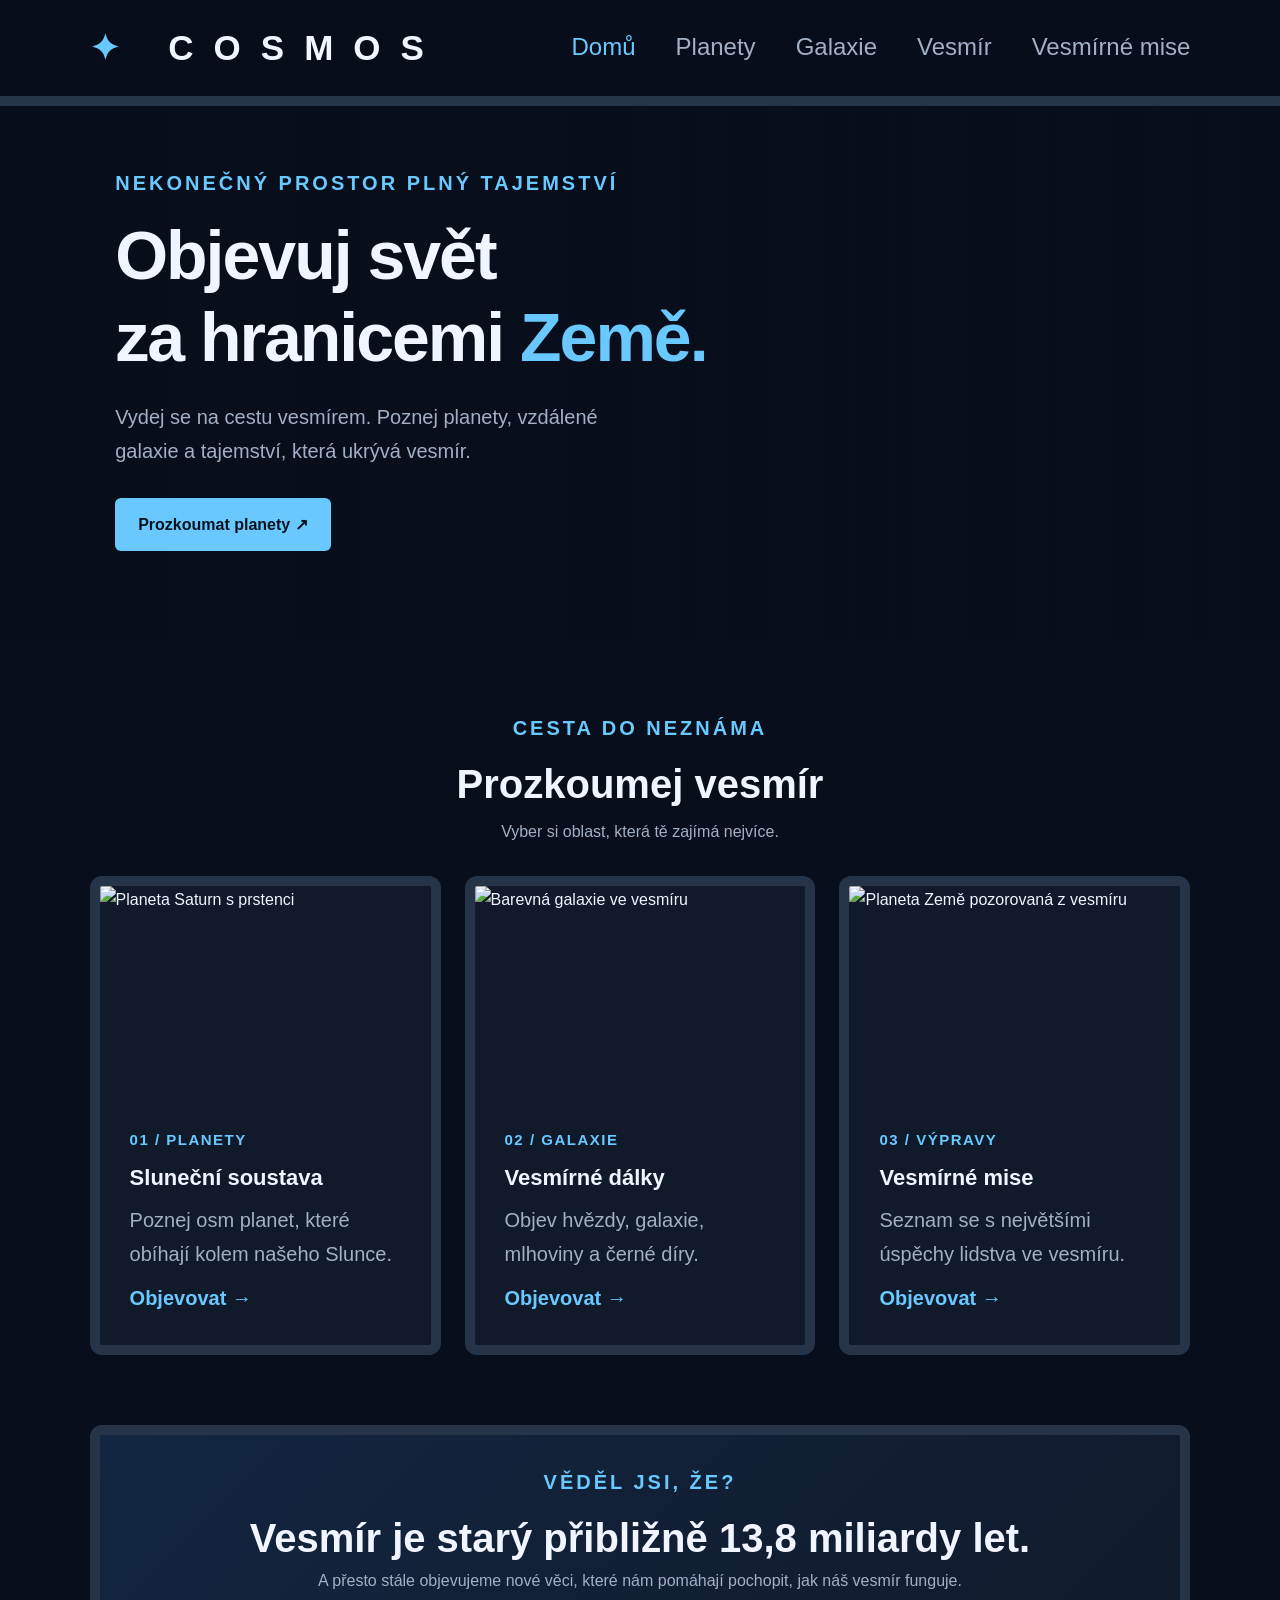
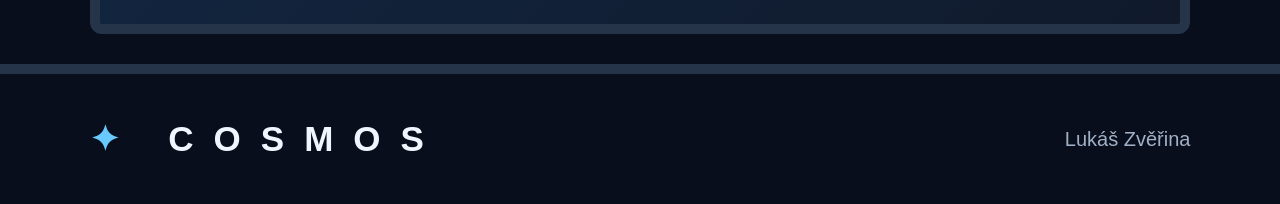
==== index.html @ 0ac55b9a "Add files via upload" ====
<!DOCTYPE html>
<html lang="cs">

<head>
    <meta charset="UTF-8">
    <meta name="viewport" content="width=device-width, initial-scale=1.0">

    <title>COSMOS | Objevuj vesmír</title>

    <!-- FAVICON -->
    <link rel="icon"  href="https://assets.streamlinehq.com/image/private/w_400,h_400,ar_1/f_auto/v1/icons/vectors/star-sparkle-4-0081d.png?"> 

    <!-- CSS STYLY -->
    <link rel="stylesheet" href="style.css">
</head>
<body>

<header class="header">
    <a href="index.html" class="logo">✦ COSMOS</a>

    <nav class="navigation">
        <a href="index.html" class="active">Domů</a>
        <a href="planety.html">Planety</a>
<a href="galaxie.html">Galaxie</a>
        <a href="vesmir.html">Vesmír</a>
        <a href="mise.html">Vesmírné mise</a>
    </nav>
</header>

<main>
    <section class="hero">
        <div class="hero-content">
            <p class="eyebrow">NEKONEČNÝ PROSTOR PLNÝ TAJEMSTVÍ</p>
            <h1>Objevuj svět<br>za hranicemi <span>Země.</span></h1>
            <p class="hero-text">
                Vydej se na cestu vesmírem. Poznej planety,
                vzdálené galaxie a tajemství, která ukrývá vesmír.
            </p>
            <a href="planety.html" class="button">Prozkoumat planety ↗</a>
        </div>
    </section>

    <section class="section">
        <div class="section-heading">
            <p class="eyebrow">CESTA DO NEZNÁMA</p>
            <h2>Prozkoumej vesmír</h2>
            <p>Vyber si oblast, která tě zajímá nejvíce.</p>
        </div>

        <div class="card-grid">
            <a href="planety.html" class="card">
                <img
                    src="https://images.unsplash.com/photo-1614730321146-b6fa6a46bcb4?auto=format&fit=crop&w=800&q=80"
                    alt="Planeta Saturn s prstenci">
                <div class="card-content">
                    <span class="card-number">01 / PLANETY</span>
                    <h3>Sluneční soustava</h3>
                    <p>Poznej osm planet, které obíhají kolem našeho Slunce.</p>
                    <span class="card-link">Objevovat →</span>
                </div>
            </a>

            <a href="vesmir.html" class="card">
                <img
                    src="https://images.unsplash.com/photo-1462331940025-496dfbfc7564?auto=format&fit=crop&w=800&q=80"
                    alt="Barevná galaxie ve vesmíru">
                <div class="card-content">
                    <span class="card-number">02 / GALAXIE</span>
                    <h3>Vesmírné dálky</h3>
                    <p>Objev hvězdy, galaxie, mlhoviny a černé díry.</p>
                    <span class="card-link">Objevovat →</span>
                </div>
            </a>

            <a href="mise.html" class="card">
                <img
                    src="https://images.unsplash.com/photo-1446776811953-b23d57bd21aa?auto=format&fit=crop&w=800&q=80"
                    alt="Planeta Země pozorovaná z vesmíru">
                <div class="card-content">
                    <span class="card-number">03 / VÝPRAVY</span>
                    <h3>Vesmírné mise</h3>
                    <p>Seznam se s největšími úspěchy lidstva ve vesmíru.</p>
                    <span class="card-link">Objevovat →</span>
                </div>
            </a>
        </div>
    </section>

    <section class="fact-banner">
        <p class="eyebrow">VĚDĚL JSI, ŽE?</p>
        <h2>Vesmír je starý přibližně 13,8 miliardy let.</h2>
        <p>A přesto stále objevujeme nové věci, které nám pomáhají
        pochopit, jak náš vesmír funguje.</p>
    </section>
</main>

<footer class="footer">
    <a href="index.html" class="logo">✦ COSMOS</a>
    <p>Lukáš Zvěřina</p>
</footer>

</body>
</html>
---- style.css ----
/* COSMOS - HLAVNI STYL WEBU */

* {
    margin: 0;
    padding: 0;
    box-sizing: border-box;
}

:root {
    --background: #080e1b;
    --surface: #101a2b;
    --surface-light: #17243a;
    --text: #f0f5ff;
    --muted: #a2b0c6;
    --accent: #69c9ff;
    --border: #26344a;
}

html {
    scroll-behavior: smooth;
}

body {
    background: var(--background);
    color: var(--text);
    font-family: Arial, Helvetica, sans-serif;
    line-height: 1.7;

    /* Odsazení kvůli pevné navigaci */
    padding-top: 76px;
}
a {
    color: inherit;
    text-decoration: none;
}

img {
    display: block;
    width: 100%;
    object-fit: cover;
}

h1,
h2,
h3 {
    line-height: 1.2;
}

p {
    color: var(--muted);
}

/* HLAVICKA A NAVIGACE */

.header {
    min-height: 76px;
    padding: 18px 7%;
    display: flex;
    align-items: center;
    justify-content: space-between;
    gap: 24px;
    flex-wrap: wrap;
    background: rgba(8, 14, 27, 0.98);
    border-bottom: 10px solid var(--border);

    /* NOVÉ VLASTNOSTI */
    position: fixed;
    top: 0;
    left: 0;
    width: 100%;
    z-index: 1000;
}
.logo {
    color: var(--text);
    font-size: 35px;
    font-weight: bold;
    letter-spacing: 20px;
    white-space: nowrap;
}

.logo:first-letter {
    color: var(--accent);
}

.navigation {
    display: flex;
    align-items: center;
    gap: 40px;

    flex-wrap: wrap;
}

.navigation a {
    color: var(--muted);
    font-size: 24px;
    transition: color 0.2s;
}

.navigation a:hover,
.navigation a.active {
    color: var(--accent);
}

/* UVODNI HERO BLOK */

.hero {
    min-height: 530px;
    display: flex;
    align-items: center;
    padding: 90px 9%;
    background:
        linear-gradient(
            90deg,
            rgba(8, 14, 27, 0.98) 0%,
            rgba(8, 14, 27, 0.83) 48%,
            rgba(8, 14, 27, 0.18) 100%
        ),
        url("https://images.unsplash.com/photo-1462331940025-496dfbfc7564?auto=format&fit=crop&w=1800&q=85")
        center / cover no-repeat;
}

.hero-content {
    max-width: 650px;
}

.eyebrow {
    color: var(--accent);
    font-size: 20px;
    font-weight: bold;
    letter-spacing: 3px;
    text-transform: uppercase;
    margin-bottom: 15px;
}

.hero h1 {
    font-size: clamp(38px, 6vw, 68px);
    letter-spacing: -2px;
    margin-bottom: 22px;
}

.hero h1 span {
    color: var(--accent);
}

.hero-text {
    max-width: 500px;
    font-size: 20px;
    margin-bottom: 30px;
}

/* TLACITKO */

.button {
    display: inline-block;
    padding: 13px 23px;
    border-radius: 6px;
    background: var(--accent);
    color: #071321;
    font-weight: bold;
    transition: transform 0.2s, background 0.2s;
}

.button:hover {
    background: #a0e0ff;
    transform: translateY(-2px);
}

/* SEKCE A NADPISY */

.section {
    padding: 70px 7%;
}

.section-heading {
    text-align: center;
    max-width: 650px;
    margin: 0 auto 30px;
}

.section-heading h2,
.fact-banner h2 {
    font-size: clamp(27px, 4vw, 40px);
    margin-bottom: 10px;
}

.section-heading > p:last-child {
    margin-top: 10px;
}

/* KARTY S OBSAHEM */

.card-grid {
    display: grid;
    grid-template-columns: repeat(3, minmax(0, 1fr));
    gap: 24px;
}

.card {
    overflow: hidden;
    background: var(--surface);
    border: 10px solid var(--border);
    border-radius: 12px;
    transition: transform 0.25s, border-color 0.25s;
}

.card:hover {
    transform: translateY(-5px);
    border-color: var(--accent);
}

.card img {
    height: 210px;
    transition: transform 0.3s;
}

.card:hover img {
    transform: scale(1.03);
}

.card-content {
    padding: 30px;
}

.card-number {
    color: var(--accent);
    font-size: 15px;
    letter-spacing: 1.5px;
    font-weight: bold;
}

.card h3 {
    font-size: 22px;
    margin: 12px 0;
}

.card-content p {
    font-size: 20px;
}

.card-link {
    display: inline-block;
    margin-top: 10px;
    color: var(--accent);
    font-size: 20px;
    font-weight: bold;
}

/* SPODNI INFORMACNI BLOK */

.fact-banner {
    margin: 0 7% 30px;
    padding: 30px;
    border: 10px solid var(--border);
    border-radius: 12px;
    background: linear-gradient(135deg, #122641, #101a2b);
    text-align: center;
}

.fact-banner h2 {
    max-width: 800px;
    margin: 0 auto 5px;
}

.fact-banner p:last-child {
    max-width: 700px;
    margin: 0 auto;
}

/* PODSTRANKY */

.page-hero {
    padding: 60px 7% 20px;
    text-align: center;
    background: linear-gradient(135deg, #12243e, #080e1b);
    border-bottom: 10px solid var(--border);
}

.page-hero h1 {
    font-size: clamp(34px, 5vw, 60px);
    margin-bottom: 10px;
}

.page-hero > p:last-child {
    max-width: 650px;
    margin: 0 auto;
}

/* PLANETY */

.planet-grid {
    display: grid;
    grid-template-columns: repeat(4, minmax(0, 1fr));
    gap: 24px;
}

.planet-card {
    padding: 25px 20px;
    background: var(--surface);
    border: 10px solid var(--border);
    border-radius: 12px;
    transition: transform 0.2s, border-color 0.2s;
}

.planet-card:hover {
    transform: translateY(-4px);
    border-color: var(--accent);
}

.planet {
    width: 125px;
    height: 125px;
    margin: 0 auto 20px;
    border-radius: 50%;
    box-shadow: inset -18px -12px 25px rgba(0, 0, 0, 0.45),
                0 0 25px rgba(100, 160, 255, 0.08);
}

/* Barevne modely planet vytvorene pouze CSS */

.mercury {
    background: radial-gradient(circle at 30% 25%, #c8c2b9, #77716a 55%, #35333a);
}

.venus {
    background: radial-gradient(circle at 30% 25%, #ffe0a0, #d99552 55%, #78472e);
}

.earth {
    background:
        radial-gradient(ellipse at 30% 40%, #65a95e 0 12%, transparent 13%),
	radial-gradient(ellipse at 88% 10%, #65a95e 0 17%, transparent 13%),
	radial-gradient(ellipse at 5% 50%, #65a95e 0 17%, transparent 13%),
	radial-gradient(ellipse at 100% 60%, #65a95e 0 20%, transparent 13%),
        radial-gradient(ellipse at 60% 65%, #63a65b 0 15%, transparent 16%),
        radial-gradient(circle at 30% 25%, #9de7ff, #287bc5 55%, #102a65);
}

.mars {
    background: radial-gradient(circle at 30% 25%, #ffb27f, #c75b3b 55%, #6e2925);
}

.jupiter {
    background: repeating-linear-gradient(
        0deg,
        #c8a47d 0 12px,
        #ead0a9 12px 23px,
        #a86e4b 23px 32px,
        #e4c6a0 32px 42px
    );
    position: relative;
    overflow: hidden;
}

.jupiter::after {
    content: "";
    position: absolute;
    width: 30px;
    height: 18px;
    top: 62px;
    right: 22px;
    border-radius: 50%;
    background: #a65340;
}

.saturn {
    background: radial-gradient(circle at 39% 25%, #f9e1a5, #d4b15a 25%, #8b2020);
    position: relative;
    z-index: 1;
}

/* Pouze přední část prstence */
.saturn::after {
    content: "";
    position: absolute;
    width: 130px;
    height: 48px;
    top: 30px;
    left: -13px;
    border: 12px solid #d3b20a;
    border-radius: 50%;
    transform: rotate(-18deg);
    clip-path: inset(50% 0 0 0);
    z-index: 2;
}.uranus {
    background: radial-gradient(circle at 30% 25%, #c6ffff, #70d0db 55%, #337e9c);
}

.neptune {
    background: radial-gradient(circle at 30% 25%, #77aaff, #2855d1 55%, #101a66);
}

.planet-card h2 {
    font-size: 25px;
    margin: 12px 0;
}

.planet-card > p {
    font-size: 20px;
}

.planet-fact {
    margin-top: 18px;
    padding-top: 14px;
    border-top: 1px solid var(--border);
    color: var(--accent);
    font-size: 20px !important;
}

/* CASOVA OSA VESMIRNYCH MISI */

.timeline {
    max-width: 800px;
    margin: 0 auto;
    border-left: 2px solid var(--border);
    padding-left: 30px;
}

.timeline-item {
    position: relative;
    padding: 0 0 38px 10px;
}

.timeline-item::before {
    content: "";
    position: absolute;
    width: 12px;
    height: 12px;
    left: -37px;
    top: 5px;
    border-radius: 50%;
    background: var(--accent);
    box-shadow: 0 0 15px rgba(105, 201, 255, 0.4);
}

.timeline-year {
    display: inline-block;
    margin-bottom: 10px;
    color: var(--accent);
    font-size: 20px;
    font-weight: bold;
    letter-spacing: 5px;
}

.timeline-content {
    padding: 24px;
    background: var(--surface);
    border: 10px solid var(--border);
    border-radius: 10px;
}

.timeline-content h3 {
    margin-bottom: 5px;
    font-size: 30px;
}

.timeline-content p {
    font-size: 20px;
}

/* PATICKA */

.footer {
    padding: 35px 7%;
    display: flex;
    align-items: center;
    justify-content: space-between;
    gap: 20px;
    flex-wrap: wrap;
    border-top: 10px solid var(--border);
}

/* Lukáš Zvěřina*/
.footer p {
    font-size: 20px;
}


@media (max-width: 600px) {
    .header {
        padding: 18px 5%;
        gap: 15px;
    }

    .navigation {
        gap: 12px 18px;
    }

    .navigation a {
        font-size: 12px;
    }

    .hero {
        min-height: 470px;
        padding: 65px 7%;
        background-position: center;
    }

    .hero h1 {
        letter-spacing: -1px;
    }

    .hero-text {
        font-size: 15px;
    }

    .section {
        padding: 50px 6%;
    }

    .card-grid,
    .planet-grid {
        grid-template-columns: 1fr;
    }

    .planet-card {
        padding: 28px;
    }

    .fact-banner {
        margin: 0 6% 50px;
        padding: 30px 20px;
    }

    .page-hero {
        padding: 55px 6% 40px;
    }

    .timeline {
        padding-left: 22px;
    }

    .timeline-item::before {
        left: -29px;
    }

    .timeline-content {
        padding: 18px;
    }

    .footer {
        flex-direction: column;
        text-align: center;
    }
}

/* MOBILNI TELEFONY A TABLETY */

@media (max-width: 1000px) {
    .planet-grid {
        grid-template-columns: repeat(2, minmax(0, 1fr));
    }

    .card-grid {
        grid-template-columns: repeat(2, minmax(0, 1fr));
    }

    .header {
        justify-content: center;
    }

    .navigation {
        justify-content: center;
    }
}


/* STRANKA GALAXIE */

.galaxy-hero {
    background:
        linear-gradient(
            rgba(8, 14, 27, 0.65),
            rgba(8, 14, 27, 0.95)
        ),
        url("https://images.unsplash.com/photo-1462331940025-496dfbfc7564?auto=format&fit=crop&w=1800&q=85")
        center / cover no-repeat;
    padding-top: 90px;
    padding-bottom: 90px;
}

.galaxy-hero h1 {
    max-width: 800px;
    margin: 0 auto 20px;
}

.galaxy-hero > p:last-child {
    max-width: 650px;
    margin: 0 auto;
    font-size: 18px;
}

.galaxy-grid .card img {
    height: 230px;
}

.galaxy-grid .card-content {
    min-height: 200px;
}

.galaxy-grid .card h3 {
    color: var(--text);
}

.galaxy-grid .card:hover {
    box-shadow: 0 12px 35px rgba(55, 105, 190, 0.12);
}

.galaxy-fact {
    background:
        radial-gradient(
            ellipse at top right,
            rgba(75, 89, 180, 0.25),
            transparent 65%
        ),
        var(--surface);
}

@media (max-width: 600px) {
    .galaxy-hero {
        padding-top: 65px;
        padding-bottom: 65px;
    }

    .galaxy-grid .card img {
        height: 210px;
    }

    .galaxy-grid .card-content {
        min-height: auto;
    }
}
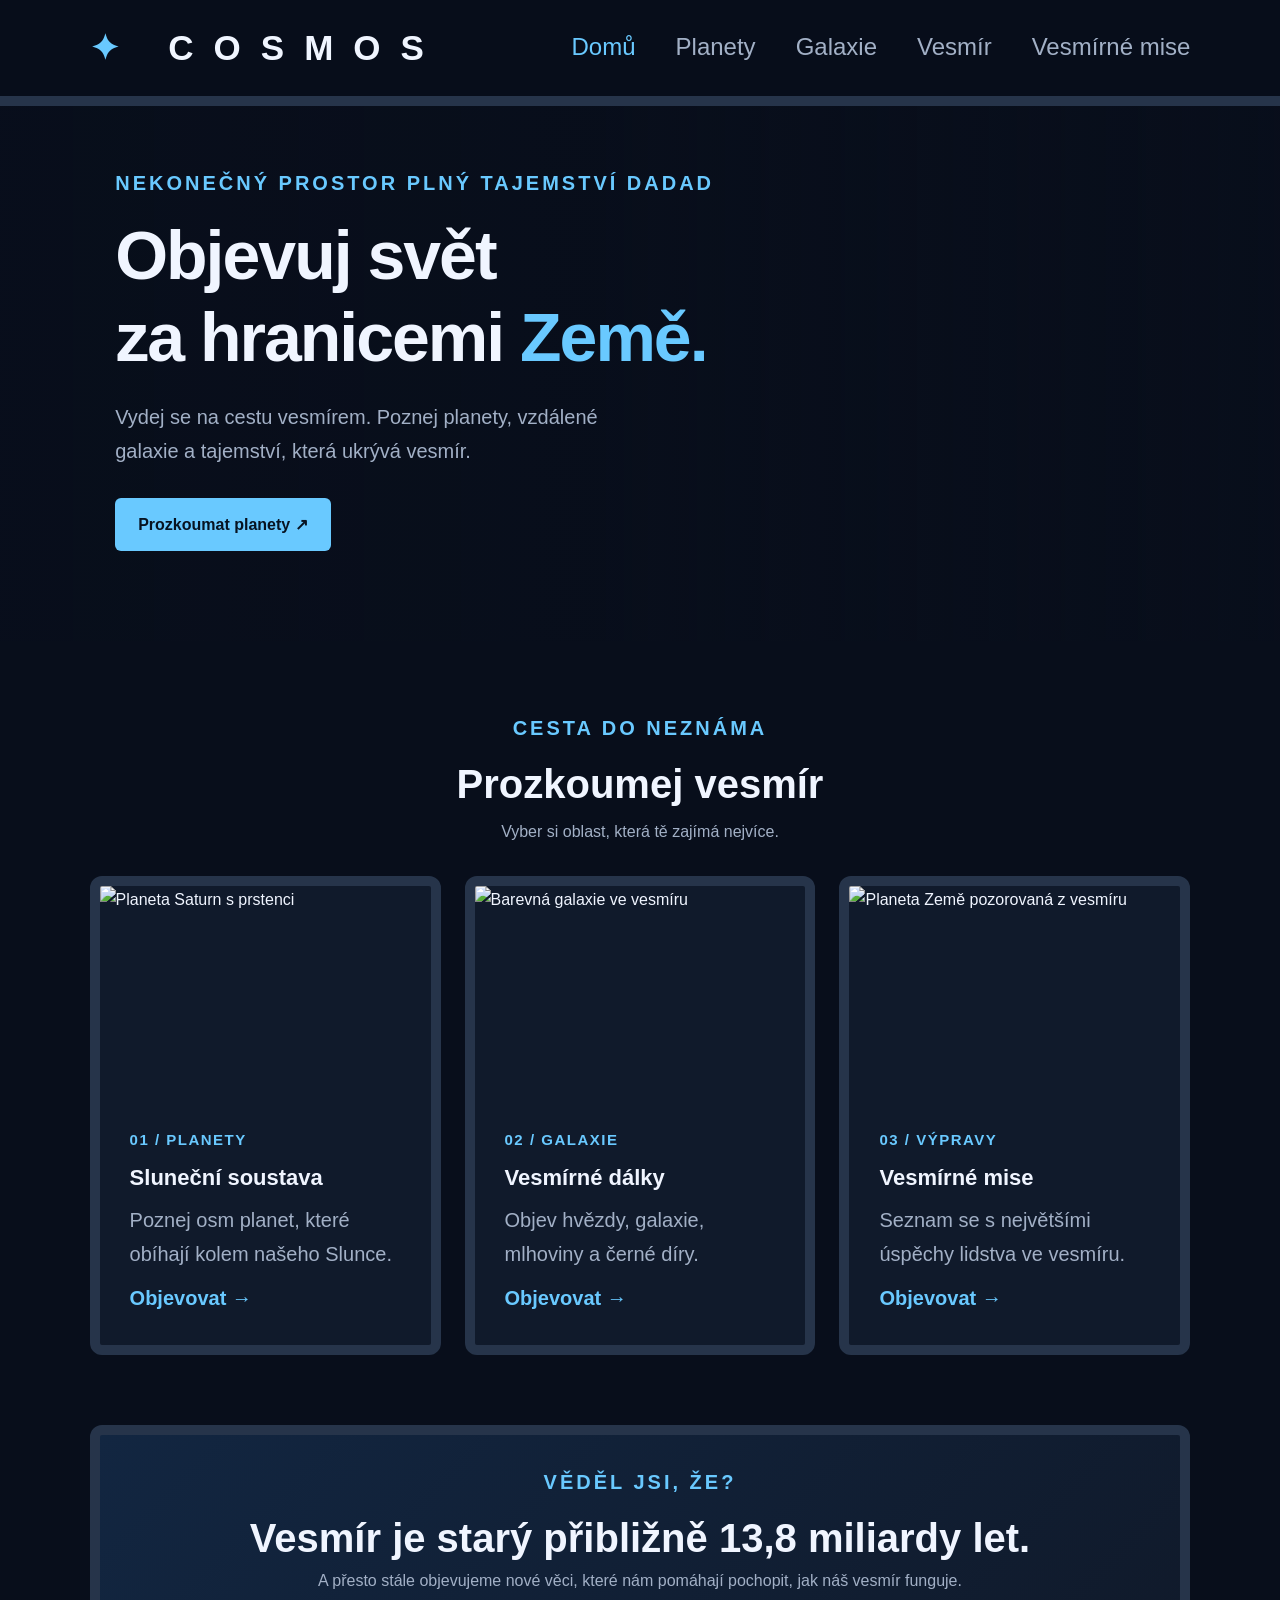
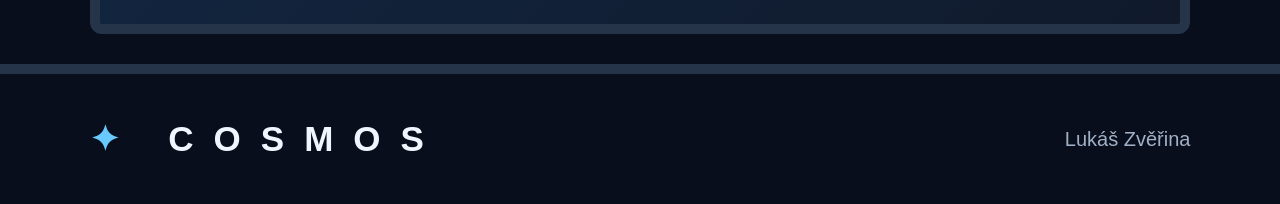
==== commit 14ee5175: "Fix HTML structure and content in index.html" ====
--- a/index.html
+++ b/index.html
@@ -31,7 +31,7 @@
 <main>
     <section class="hero">
         <div class="hero-content">
-            <p class="eyebrow">NEKONEČNÝ PROSTOR PLNÝ TAJEMSTVÍ</p>
+            <p class="eyebrow">NEKONEČNÝ PROSTOR PLNÝ TAJEMSTVÍ dadad</p>
             <h1>Objevuj svět<br>za hranicemi <span>Země.</span></h1>
             <p class="hero-text">
                 Vydej se na cestu vesmírem. Poznej planety,
@@ -101,4 +101,4 @@
 </footer>
 
 </body>
-</html>+</html>
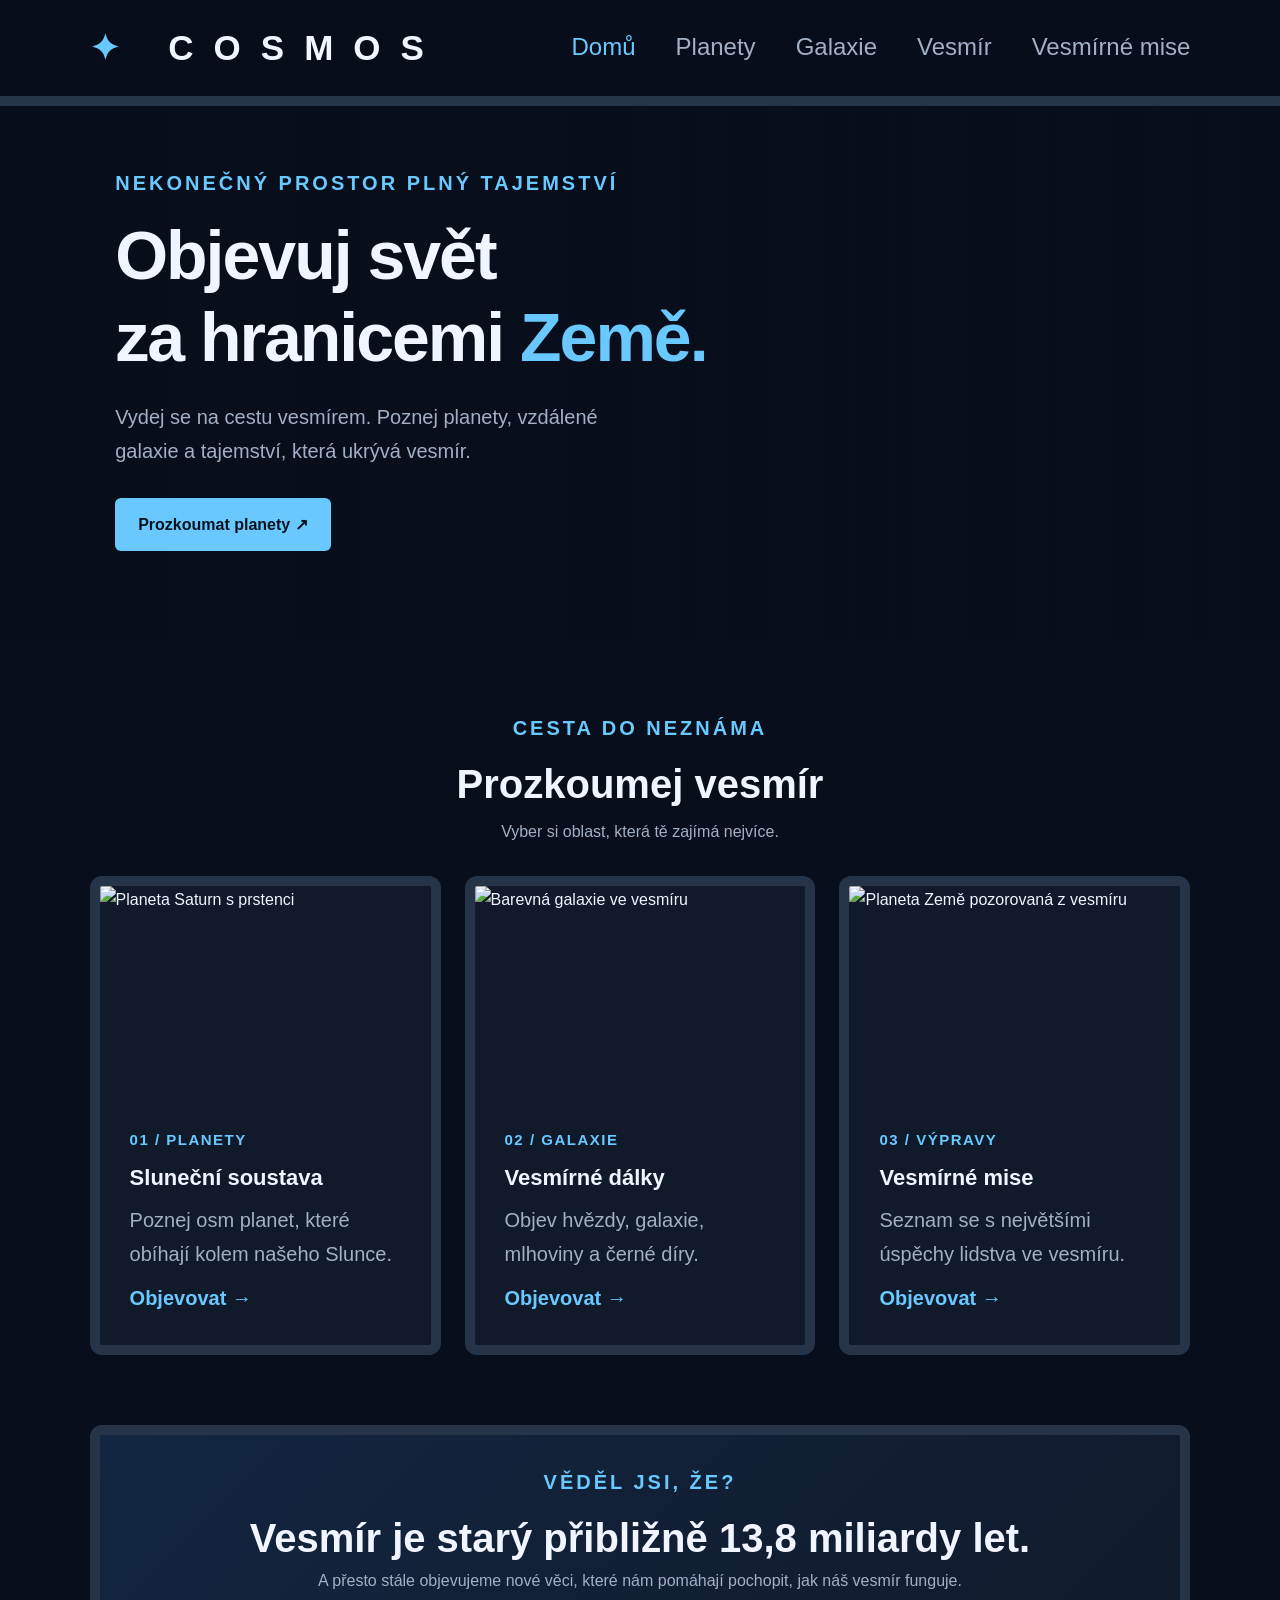
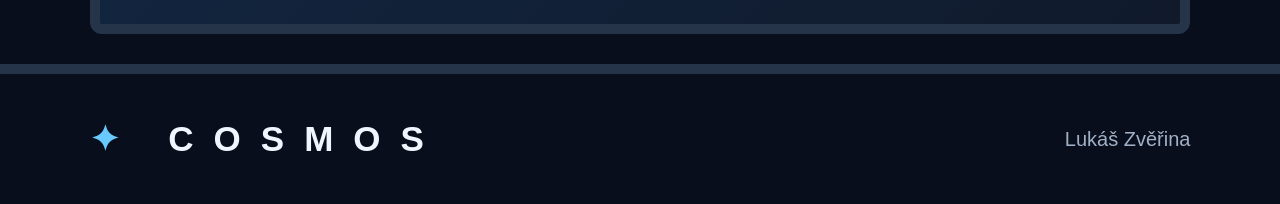
==== commit 5ef3befb: "Fix HTML formatting and content" ====
--- a/index.html
+++ b/index.html
@@ -31,7 +31,7 @@
 <main>
     <section class="hero">
         <div class="hero-content">
-            <p class="eyebrow">NEKONEČNÝ PROSTOR PLNÝ TAJEMSTVÍ dadad</p>
+            <p class="eyebrow">NEKONEČNÝ PROSTOR PLNÝ TAJEMSTVÍ </p>
             <h1>Objevuj svět<br>za hranicemi <span>Země.</span></h1>
             <p class="hero-text">
                 Vydej se na cestu vesmírem. Poznej planety,
